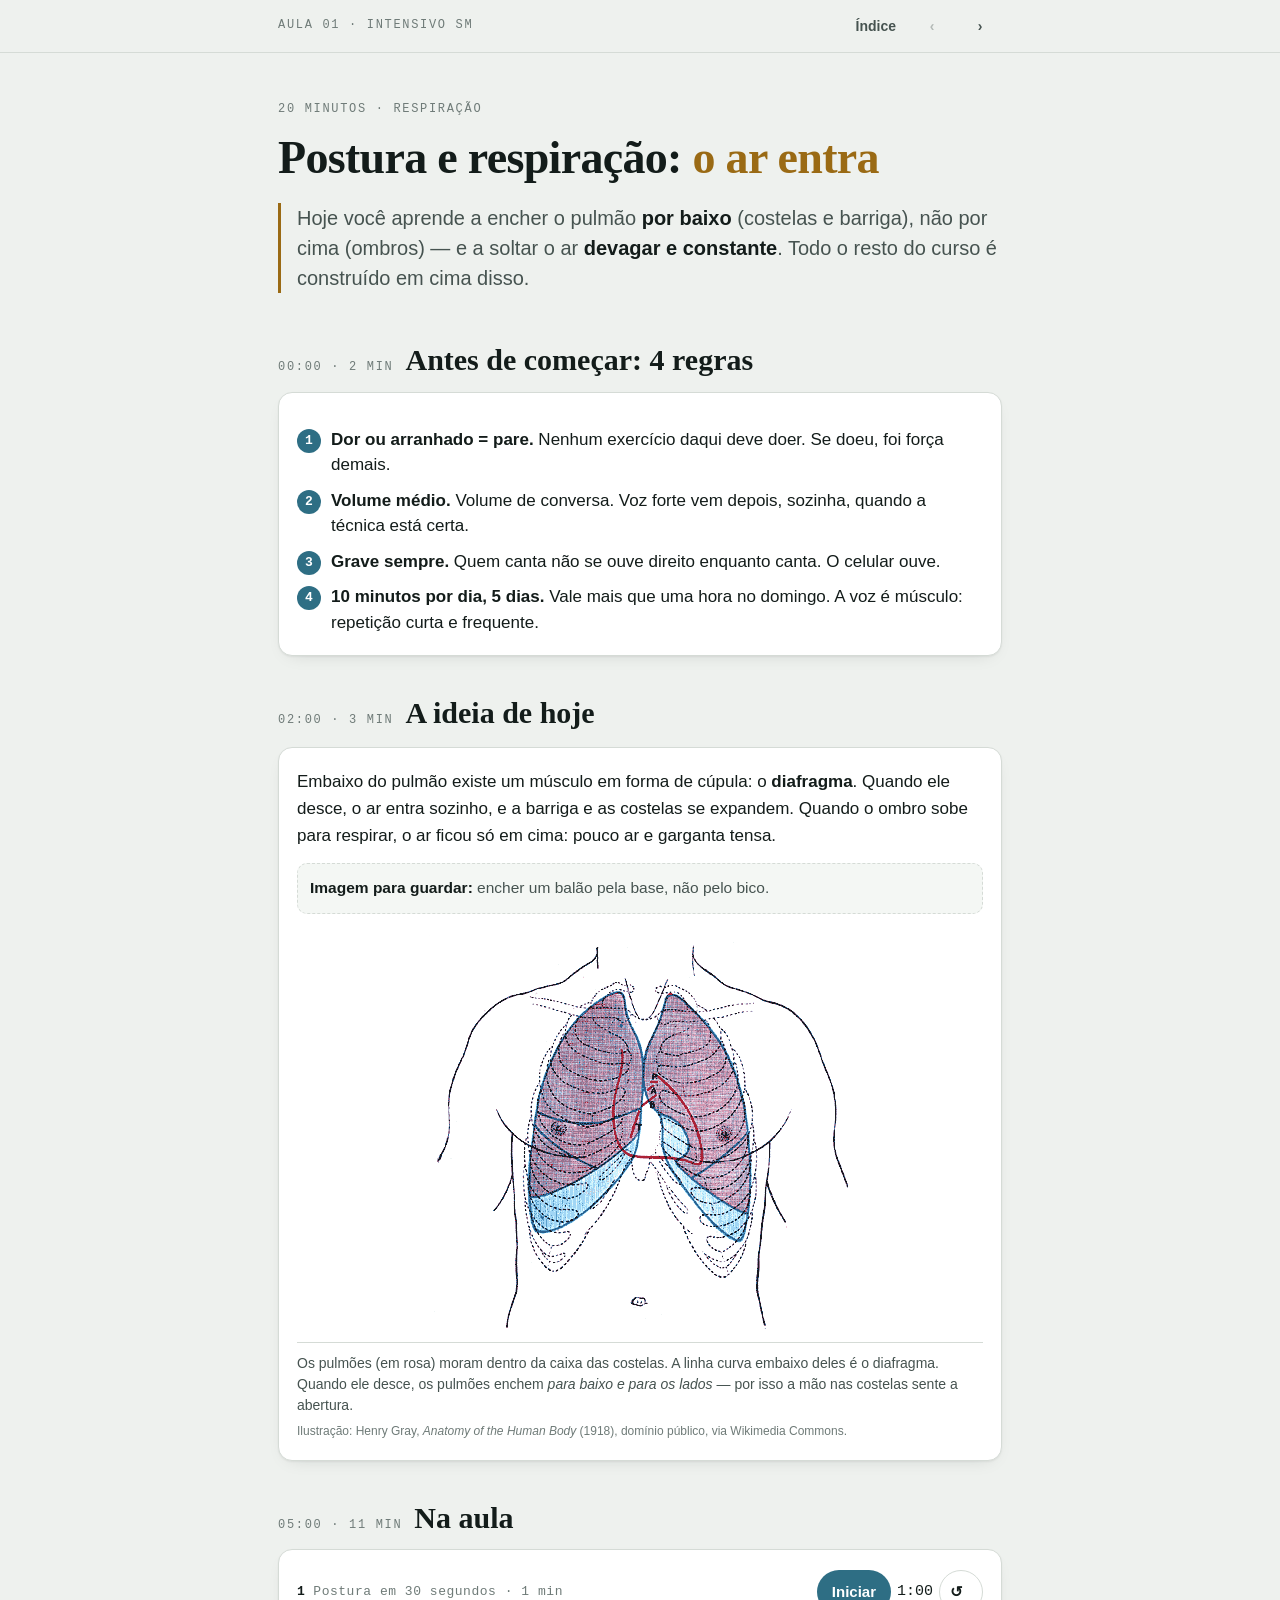
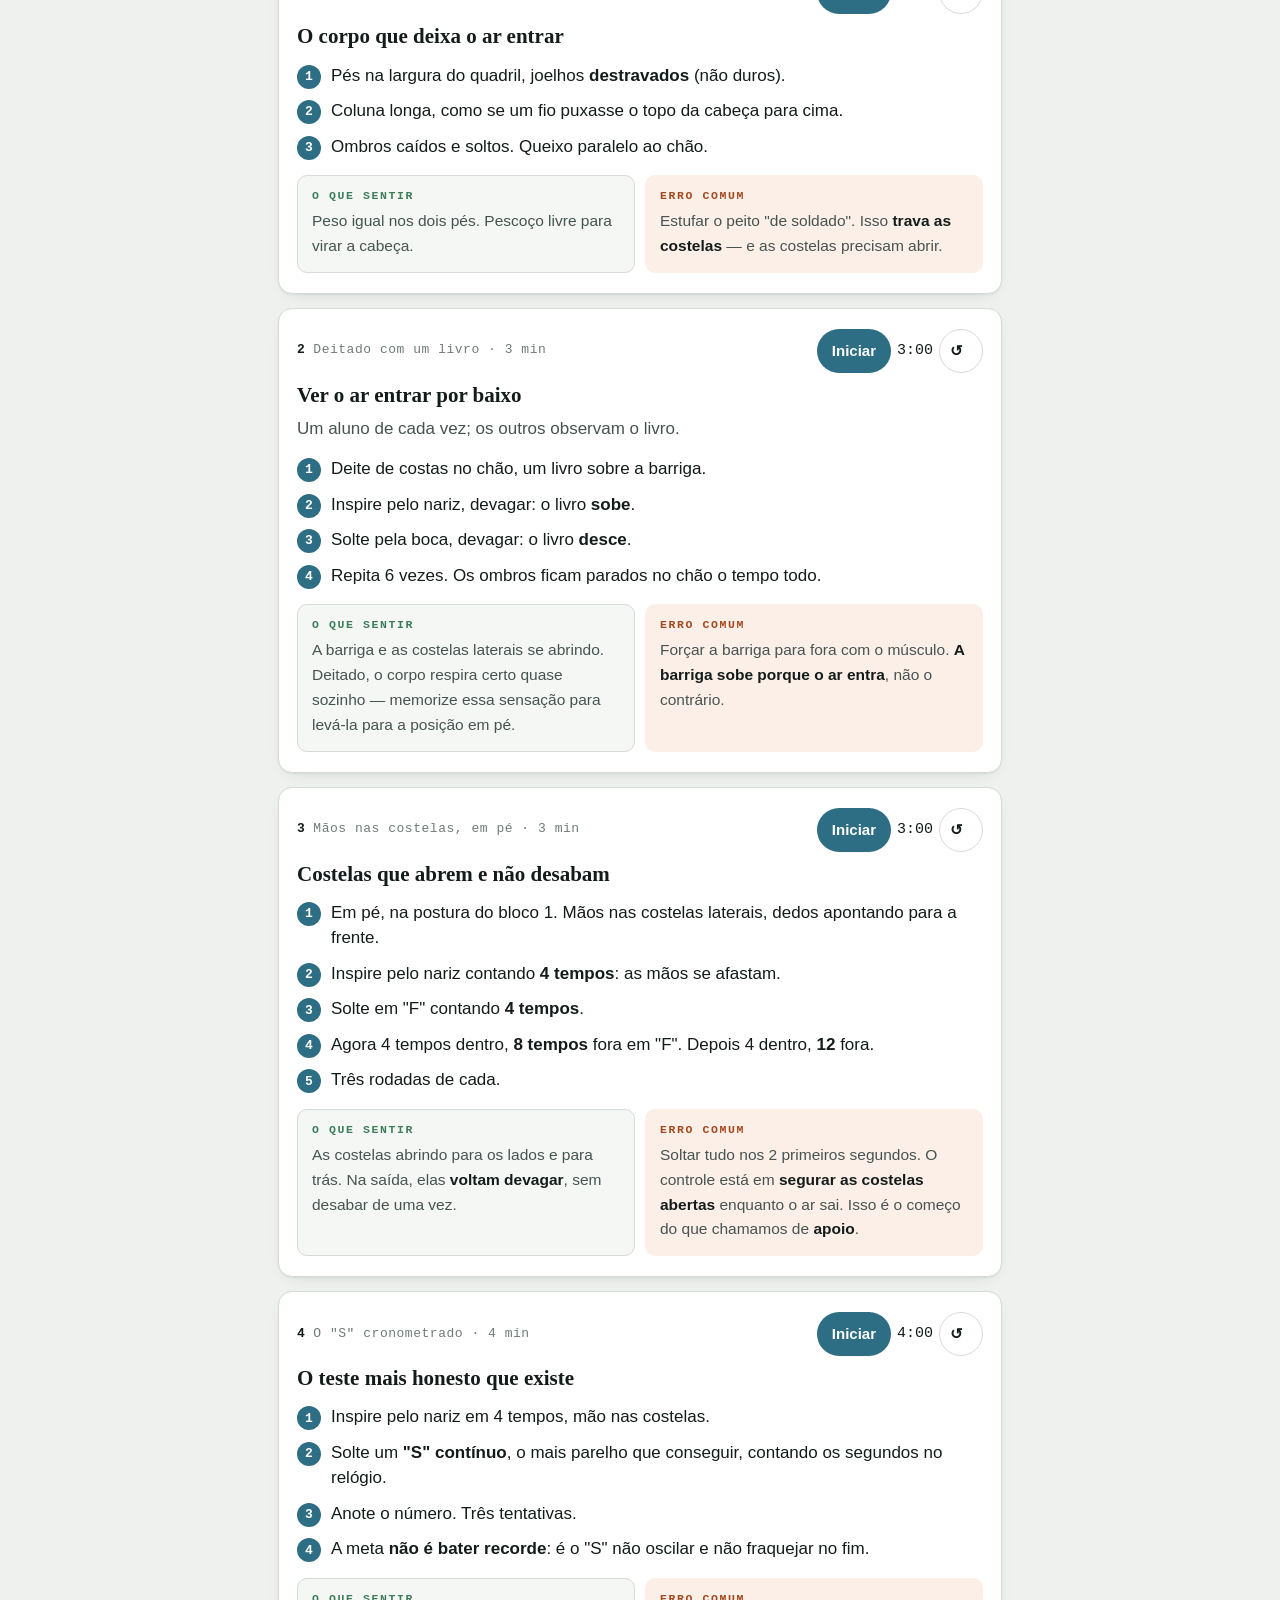
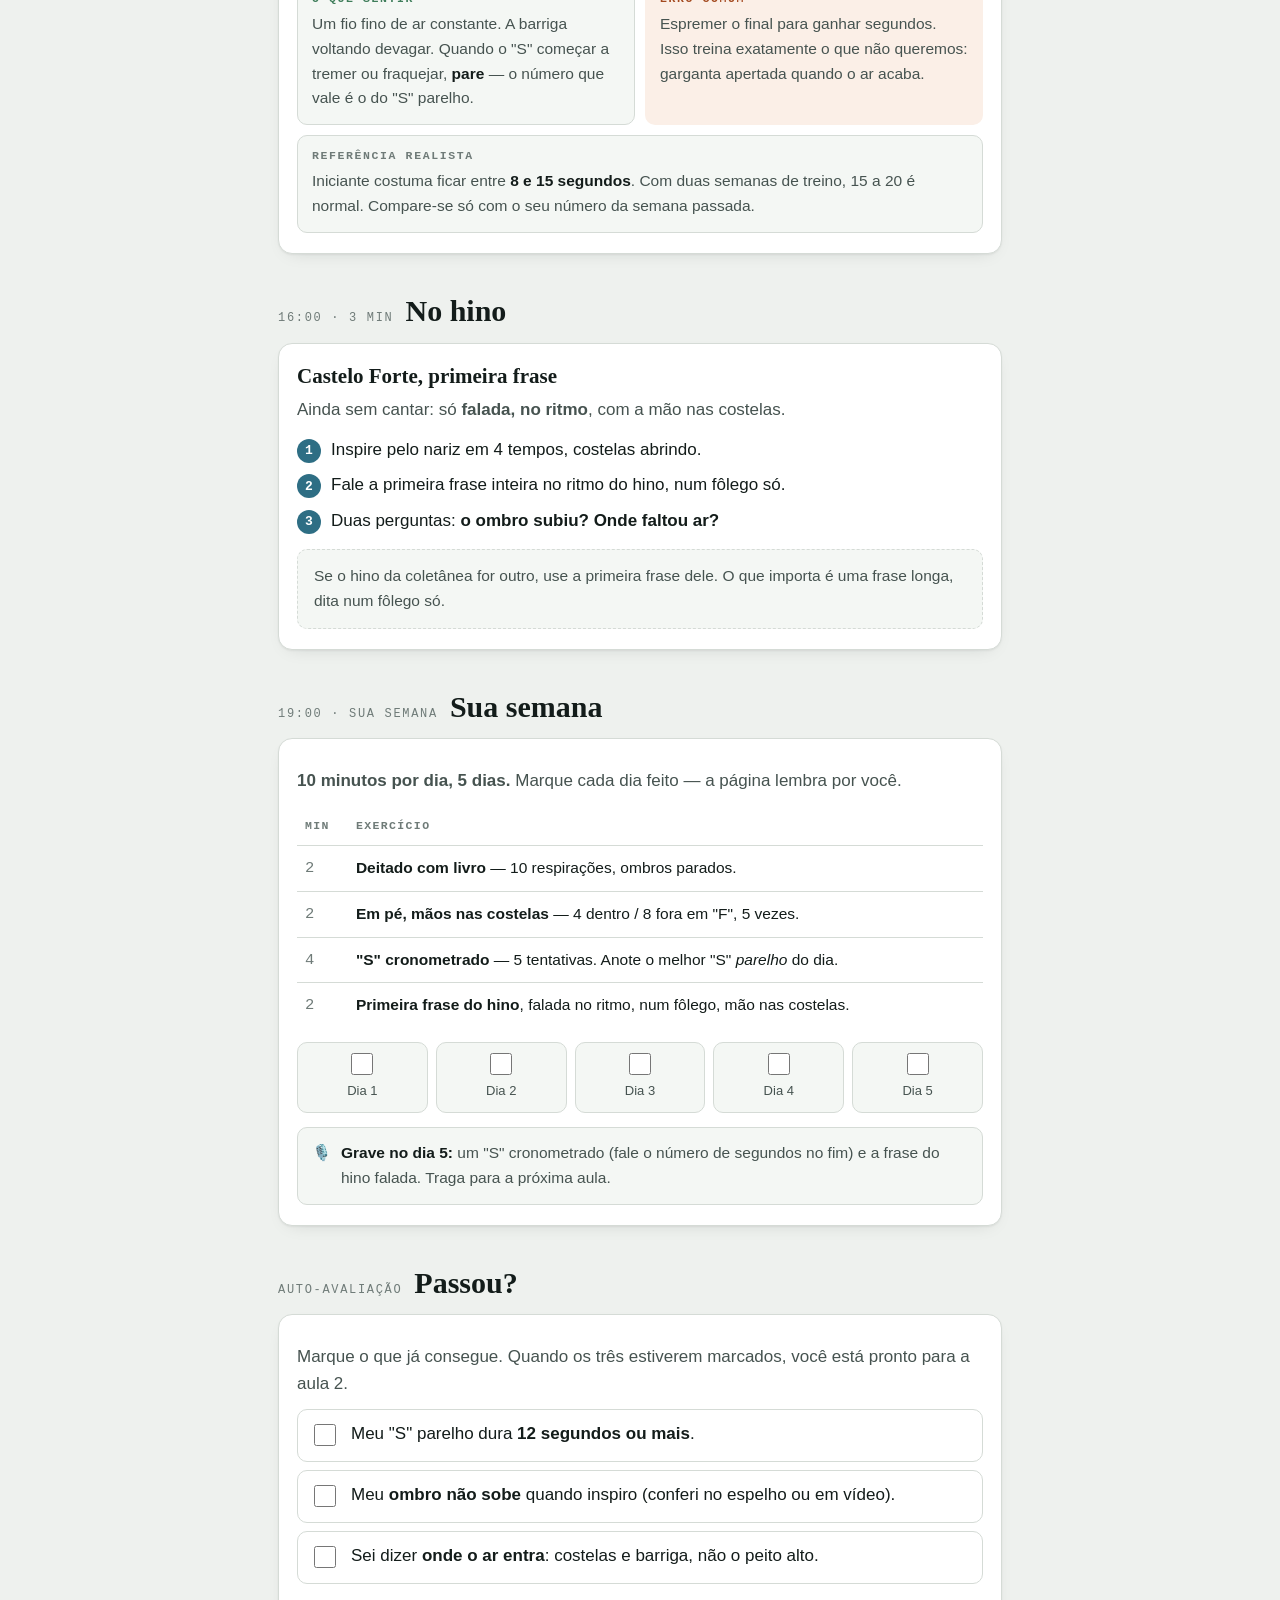
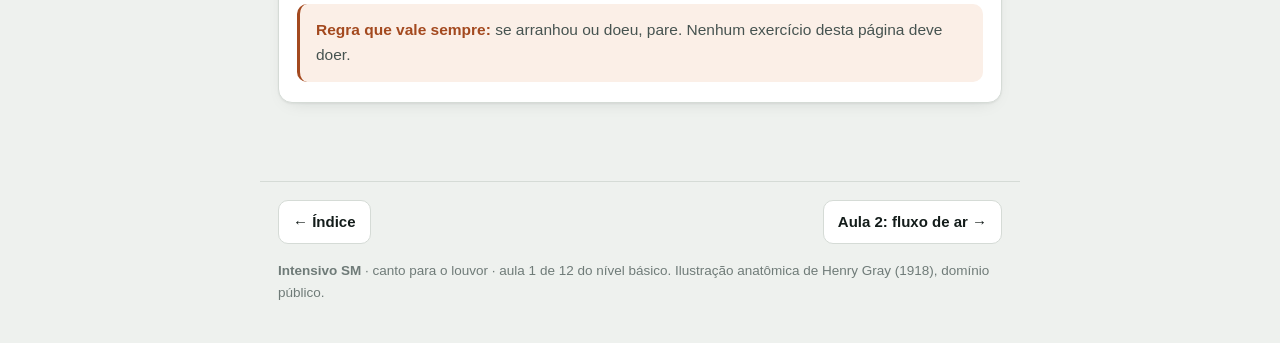
==== aula-01-respiracao.html @ 4de639ff "Aulas 1, 2 (refeita) e 3 como páginas para os alunos; índice, estilo e JS compartilhados; diário de " ====
<!doctype html>
<html lang="pt-BR">
<head>
<meta charset="utf-8">
<meta name="viewport" content="width=device-width, initial-scale=1, viewport-fit=cover">
<meta name="theme-color" content="#EEF1EE" media="(prefers-color-scheme: light)">
<meta name="theme-color" content="#0F1513" media="(prefers-color-scheme: dark)">
<title>Aula 1 · Postura e respiração — Intensivo SM</title>
<meta name="description" content="Encher o pulmão por baixo, não por cima, e soltar o ar devagar e constante. Aula de 20 minutos com exercícios e rotina da semana.">
<link rel="stylesheet" href="assets/style.css">
</head>
<body data-lesson="aula-01">

<header class="topbar">
  <div class="wrap">
    <span class="eyebrow">Aula 01 · Intensivo SM</span>
    <nav aria-label="Navegação entre aulas">
      <a href="index.html">Índice</a>
      <a href="#" aria-disabled="true" aria-label="Aula anterior">‹</a>
      <a href="aula-02-fluxo-de-ar.html" aria-label="Próxima aula">›</a>
    </nav>
  </div>
</header>

<main class="wrap">

  <div class="hero">
    <span class="eyebrow">20 minutos · respiração</span>
    <h1>Postura e respiração: <em>o ar entra</em></h1>
    <p class="thesis">Hoje você aprende a encher o pulmão <strong>por baixo</strong> (costelas e barriga), não por cima (ombros) — e a soltar o ar <strong>devagar e constante</strong>. Todo o resto do curso é construído em cima disso.</p>
  </div>

  <section id="regras">
    <div class="sec-head"><span class="eyebrow">00:00 · 2 min</span><h2>Antes de começar: 4 regras</h2></div>
    <div class="card">
      <ol class="steps">
        <li><strong>Dor ou arranhado = pare.</strong> Nenhum exercício daqui deve doer. Se doeu, foi força demais.</li>
        <li><strong>Volume médio.</strong> Volume de conversa. Voz forte vem depois, sozinha, quando a técnica está certa.</li>
        <li><strong>Grave sempre.</strong> Quem canta não se ouve direito enquanto canta. O celular ouve.</li>
        <li><strong>10 minutos por dia, 5 dias.</strong> Vale mais que uma hora no domingo. A voz é músculo: repetição curta e frequente.</li>
      </ol>
    </div>
  </section>

  <section id="ideia">
    <div class="sec-head"><span class="eyebrow">02:00 · 3 min</span><h2>A ideia de hoje</h2></div>
    <div class="card idea">
      <p>Embaixo do pulmão existe um músculo em forma de cúpula: o <strong>diafragma</strong>. Quando ele desce, o ar entra sozinho, e a barriga e as costelas se expandem. Quando o ombro sobe para respirar, o ar ficou só em cima: pouco ar e garganta tensa.</p>
      <p class="image"><b>Imagem para guardar:</b> encher um balão pela base, não pelo bico.</p>
      <figure class="fig" style="margin-top:16px">
        <img src="assets/img/gray1216.png" width="422" height="400" alt="Desenho anatômico do tórax visto de frente, mostrando os dois pulmões dentro da caixa das costelas e a linha do diafragma embaixo deles." loading="lazy">
        <figcaption>Os pulmões (em rosa) moram dentro da caixa das costelas. A linha curva embaixo deles é o diafragma. Quando ele desce, os pulmões enchem <em>para baixo e para os lados</em> — por isso a mão nas costelas sente a abertura.
          <span class="credit">Ilustração: Henry Gray, <em>Anatomy of the Human Body</em> (1918), domínio público, via Wikimedia Commons.</span></figcaption>
      </figure>
    </div>
  </section>

  <section id="aula">
    <div class="sec-head"><span class="eyebrow">05:00 · 11 min</span><h2>Na aula</h2></div>

    <article class="card block">
      <div class="block-top">
        <span class="chip"><b>1</b> Postura em 30 segundos · 1 min</span>
        <div class="timer" data-seconds="60"><button type="button" class="primary">Iniciar</button><output>1:00</output><button type="button" class="reset" aria-label="Zerar o tempo">↺</button></div>
      </div>
      <h3>O corpo que deixa o ar entrar</h3>
      <ol class="steps">
        <li>Pés na largura do quadril, joelhos <strong>destravados</strong> (não duros).</li>
        <li>Coluna longa, como se um fio puxasse o topo da cabeça para cima.</li>
        <li>Ombros caídos e soltos. Queixo paralelo ao chão.</li>
      </ol>
      <div class="fields">
        <div class="field feel"><h4>O que sentir</h4><p>Peso igual nos dois pés. Pescoço livre para virar a cabeça.</p></div>
        <div class="field warn"><h4>Erro comum</h4><p>Estufar o peito "de soldado". Isso <strong>trava as costelas</strong> — e as costelas precisam abrir.</p></div>
      </div>
    </article>

    <article class="card block">
      <div class="block-top">
        <span class="chip"><b>2</b> Deitado com um livro · 3 min</span>
        <div class="timer" data-seconds="180"><button type="button" class="primary">Iniciar</button><output>3:00</output><button type="button" class="reset" aria-label="Zerar o tempo">↺</button></div>
      </div>
      <h3>Ver o ar entrar por baixo</h3>
      <p class="lede">Um aluno de cada vez; os outros observam o livro.</p>
      <ol class="steps">
        <li>Deite de costas no chão, um livro sobre a barriga.</li>
        <li>Inspire pelo nariz, devagar: o livro <strong>sobe</strong>.</li>
        <li>Solte pela boca, devagar: o livro <strong>desce</strong>.</li>
        <li>Repita 6 vezes. Os ombros ficam parados no chão o tempo todo.</li>
      </ol>
      <div class="fields">
        <div class="field feel"><h4>O que sentir</h4><p>A barriga e as costelas laterais se abrindo. Deitado, o corpo respira certo quase sozinho — memorize essa sensação para levá-la para a posição em pé.</p></div>
        <div class="field warn"><h4>Erro comum</h4><p>Forçar a barriga para fora com o músculo. <strong>A barriga sobe porque o ar entra</strong>, não o contrário.</p></div>
      </div>
    </article>

    <article class="card block">
      <div class="block-top">
        <span class="chip"><b>3</b> Mãos nas costelas, em pé · 3 min</span>
        <div class="timer" data-seconds="180"><button type="button" class="primary">Iniciar</button><output>3:00</output><button type="button" class="reset" aria-label="Zerar o tempo">↺</button></div>
      </div>
      <h3>Costelas que abrem e não desabam</h3>
      <ol class="steps">
        <li>Em pé, na postura do bloco 1. Mãos nas costelas laterais, dedos apontando para a frente.</li>
        <li>Inspire pelo nariz contando <strong>4 tempos</strong>: as mãos se afastam.</li>
        <li>Solte em "F" contando <strong>4 tempos</strong>.</li>
        <li>Agora 4 tempos dentro, <strong>8 tempos</strong> fora em "F". Depois 4 dentro, <strong>12</strong> fora.</li>
        <li>Três rodadas de cada.</li>
      </ol>
      <div class="fields">
        <div class="field feel"><h4>O que sentir</h4><p>As costelas abrindo para os lados e para trás. Na saída, elas <strong>voltam devagar</strong>, sem desabar de uma vez.</p></div>
        <div class="field warn"><h4>Erro comum</h4><p>Soltar tudo nos 2 primeiros segundos. O controle está em <strong>segurar as costelas abertas</strong> enquanto o ar sai. Isso é o começo do que chamamos de <strong>apoio</strong>.</p></div>
      </div>
    </article>

    <article class="card block">
      <div class="block-top">
        <span class="chip"><b>4</b> O "S" cronometrado · 4 min</span>
        <div class="timer" data-seconds="240"><button type="button" class="primary">Iniciar</button><output>4:00</output><button type="button" class="reset" aria-label="Zerar o tempo">↺</button></div>
      </div>
      <h3>O teste mais honesto que existe</h3>
      <ol class="steps">
        <li>Inspire pelo nariz em 4 tempos, mão nas costelas.</li>
        <li>Solte um <strong>"S" contínuo</strong>, o mais parelho que conseguir, contando os segundos no relógio.</li>
        <li>Anote o número. Três tentativas.</li>
        <li>A meta <strong>não é bater recorde</strong>: é o "S" não oscilar e não fraquejar no fim.</li>
      </ol>
      <div class="fields">
        <div class="field feel"><h4>O que sentir</h4><p>Um fio fino de ar constante. A barriga voltando devagar. Quando o "S" começar a tremer ou fraquejar, <strong>pare</strong> — o número que vale é o do "S" parelho.</p></div>
        <div class="field warn"><h4>Erro comum</h4><p>Espremer o final para ganhar segundos. Isso treina exatamente o que não queremos: garganta apertada quando o ar acaba.</p></div>
        <div class="field span"><h4>Referência realista</h4><p>Iniciante costuma ficar entre <strong>8 e 15 segundos</strong>. Com duas semanas de treino, 15 a 20 é normal. Compare-se só com o seu número da semana passada.</p></div>
      </div>
    </article>
  </section>

  <section id="hino">
    <div class="sec-head"><span class="eyebrow">16:00 · 3 min</span><h2>No hino</h2></div>
    <div class="card">
      <h3>Castelo Forte, primeira frase</h3>
      <p class="lede">Ainda sem cantar: só <strong>falada, no ritmo</strong>, com a mão nas costelas.</p>
      <ol class="steps">
        <li>Inspire pelo nariz em 4 tempos, costelas abrindo.</li>
        <li>Fale a primeira frase inteira no ritmo do hino, num fôlego só.</li>
        <li>Duas perguntas: <strong>o ombro subiu?</strong> <strong>Onde faltou ar?</strong></li>
      </ol>
      <p class="next">Se o hino da coletânea for outro, use a primeira frase dele. O que importa é uma frase longa, dita num fôlego só.</p>
    </div>
  </section>

  <section id="semana">
    <div class="sec-head"><span class="eyebrow">19:00 · sua semana</span><h2>Sua semana</h2></div>
    <div class="card">
      <p class="lede"><strong>10 minutos por dia, 5 dias.</strong> Marque cada dia feito — a página lembra por você.</p>
      <table class="routine">
        <thead><tr><th>min</th><th>Exercício</th></tr></thead>
        <tbody>
          <tr><td class="min">2</td><td><strong>Deitado com livro</strong> — 10 respirações, ombros parados.</td></tr>
          <tr><td class="min">2</td><td><strong>Em pé, mãos nas costelas</strong> — 4 dentro / 8 fora em "F", 5 vezes.</td></tr>
          <tr><td class="min">4</td><td><strong>"S" cronometrado</strong> — 5 tentativas. Anote o melhor "S" <em>parelho</em> do dia.</td></tr>
          <tr><td class="min">2</td><td><strong>Primeira frase do hino</strong>, falada no ritmo, num fôlego, mão nas costelas.</td></tr>
        </tbody>
      </table>
      <div class="days" role="group" aria-label="Dias de treino feitos">
        <label><input type="checkbox" data-key="d1"><span>Dia 1</span></label>
        <label><input type="checkbox" data-key="d2"><span>Dia 2</span></label>
        <label><input type="checkbox" data-key="d3"><span>Dia 3</span></label>
        <label><input type="checkbox" data-key="d4"><span>Dia 4</span></label>
        <label><input type="checkbox" data-key="d5"><span>Dia 5</span></label>
      </div>
      <p class="record">🎙️ <span><strong>Grave no dia 5:</strong> um "S" cronometrado (fale o número de segundos no fim) e a frase do hino falada. Traga para a próxima aula.</span></p>
    </div>
  </section>

  <section id="passou">
    <div class="sec-head"><span class="eyebrow">auto-avaliação</span><h2>Passou?</h2></div>
    <div class="card">
      <p class="lede">Marque o que já consegue. Quando os três estiverem marcados, você está pronto para a aula 2.</p>
      <ul class="checks">
        <li><label><input type="checkbox" data-key="p1"><span>Meu "S" parelho dura <strong>12 segundos ou mais</strong>.</span></label></li>
        <li><label><input type="checkbox" data-key="p2"><span>Meu <strong>ombro não sobe</strong> quando inspiro (conferi no espelho ou em vídeo).</span></label></li>
        <li><label><input type="checkbox" data-key="p3"><span>Sei dizer <strong>onde o ar entra</strong>: costelas e barriga, não o peito alto.</span></label></li>
      </ul>
      <p class="rule"><strong>Regra que vale sempre:</strong> se arranhou ou doeu, pare. Nenhum exercício desta página deve doer.</p>
    </div>
  </section>

</main>

<footer>
  <div class="wrap">
    <nav class="footnav" aria-label="Navegação entre aulas">
      <a href="index.html">← Índice</a>
      <a href="aula-02-fluxo-de-ar.html">Aula 2: fluxo de ar →</a>
    </nav>
    <p><b>Intensivo SM</b> · canto para o louvor · aula 1 de 12 do nível básico. Ilustração anatômica de Henry Gray (1918), domínio público.</p>
  </div>
</footer>

<script src="assets/app.js"></script>
</body>
</html>
---- assets/style.css ----
/* Intensivo SM — estilo compartilhado das aulas
   Mobile-first. Funciona sem JS; o JS só adiciona timer e checklists. */

:root{
  --paper:#EEF1EE; --surface:#FFFFFF; --surface-2:#F4F7F4;
  --ink:#131C1A; --ink-2:#465350; --ink-3:#6F7B78;
  --rule:#D5DBD6; --accent:#2E6E84; --accent-ink:#FFFFFF;
  --good:#3E7D5A; --warn:#A3491F; --warn-bg:#FBEFE7; --gold:#9A6A14;
  --shadow:0 1px 2px rgba(19,28,26,.05), 0 6px 20px -12px rgba(19,28,26,.22);
  --maxw:760px; --radius:14px;
  color-scheme:light;
}
@media (prefers-color-scheme:dark){
  :root:not([data-theme="light"]){
    --paper:#0F1513; --surface:#161D1B; --surface-2:#1C2523;
    --ink:#E7ECE8; --ink-2:#A9B4B0; --ink-3:#7E8986;
    --rule:#2A3431; --accent:#7CC0D6; --accent-ink:#0F1513;
    --good:#8DC9A6; --warn:#E8956B; --warn-bg:#2A1E17; --gold:#E0B25C;
    --shadow:0 1px 2px rgba(0,0,0,.4), 0 8px 24px -14px rgba(0,0,0,.7);
    color-scheme:dark;
  }
}
:root[data-theme="dark"]{
  --paper:#0F1513; --surface:#161D1B; --surface-2:#1C2523;
  --ink:#E7ECE8; --ink-2:#A9B4B0; --ink-3:#7E8986;
  --rule:#2A3431; --accent:#7CC0D6; --accent-ink:#0F1513;
  --good:#8DC9A6; --warn:#E8956B; --warn-bg:#2A1E17; --gold:#E0B25C;
  --shadow:0 1px 2px rgba(0,0,0,.4), 0 8px 24px -14px rgba(0,0,0,.7);
  color-scheme:dark;
}

*{box-sizing:border-box}
html{-webkit-text-size-adjust:100%; text-size-adjust:100%}
body{
  margin:0; background:var(--paper); color:var(--ink);
  font-family:-apple-system,BlinkMacSystemFont,"Segoe UI",Roboto,"Helvetica Neue",Arial,sans-serif;
  font-size:17px; line-height:1.6; -webkit-font-smoothing:antialiased;
  padding-left:env(safe-area-inset-left); padding-right:env(safe-area-inset-right);
  -webkit-tap-highlight-color:transparent;
}
h1,h2,h3,h4{font-family:"Iowan Old Style","Palatino Linotype",Palatino,Georgia,"Times New Roman",serif;font-weight:700;margin:0;line-height:1.15;text-wrap:balance}
p{margin:0}
p+p{margin-top:.7em}
a{color:var(--accent)}
img{max-width:100%;height:auto;display:block}
button{font:inherit;color:inherit}
:focus-visible{outline:3px solid var(--accent);outline-offset:3px;border-radius:4px}
.wrap{max-width:var(--maxw);margin:0 auto;padding:0 18px}
.mono{font-family:ui-monospace,"SF Mono",Menlo,Consolas,monospace;font-variant-numeric:tabular-nums}
.eyebrow{font-family:ui-monospace,"SF Mono",Menlo,Consolas,monospace;font-size:12px;letter-spacing:.14em;text-transform:uppercase;color:var(--ink-3)}
.sr-only{position:absolute;width:1px;height:1px;overflow:hidden;clip:rect(0 0 0 0);white-space:nowrap}

/* barra fixa */
.topbar{position:sticky;top:0;z-index:20;background:color-mix(in srgb,var(--paper) 90%,transparent);backdrop-filter:blur(10px);-webkit-backdrop-filter:blur(10px);border-bottom:1px solid var(--rule);padding-top:env(safe-area-inset-top)}
.topbar .wrap{display:flex;align-items:center;justify-content:space-between;gap:10px;min-height:52px}
.topbar .eyebrow{white-space:nowrap;overflow:hidden;text-overflow:ellipsis;min-width:0}
.topbar nav{display:flex;gap:4px}
.topbar a{display:inline-flex;align-items:center;justify-content:center;min-width:44px;min-height:44px;padding:0 10px;border-radius:10px;text-decoration:none;color:var(--ink-2);font-size:14px;font-weight:600}
.topbar a:hover{background:var(--surface-2)}
.topbar a[aria-disabled="true"]{opacity:.35;pointer-events:none}

/* abertura */
.hero{padding:40px 0 10px}
.hero h1{font-size:clamp(30px,7vw,46px);letter-spacing:-.015em;margin-top:12px}
.hero h1 em{font-style:normal;color:var(--gold)}
.thesis{margin-top:18px;font-size:clamp(17px,2.4vw,20px);line-height:1.5;color:var(--ink-2);border-left:3px solid var(--gold);padding-left:16px}
.thesis strong{color:var(--ink)}

/* seções */
section{margin-top:40px}
.sec-head{display:flex;align-items:baseline;gap:12px;margin-bottom:14px}
.sec-head h2{font-size:clamp(23px,5vw,30px)}
.sec-head .eyebrow{white-space:nowrap}

/* cartões */
.card{background:var(--surface);border:1px solid var(--rule);border-radius:var(--radius);box-shadow:var(--shadow);padding:20px 18px}
.card+.card{margin-top:14px}
.card h3{font-size:21px}
.card .lede{margin-top:8px;color:var(--ink-2)}
figure{margin:0}
.fig img{border-radius:10px;background:#fff;margin:0 auto}
.fig figcaption{margin-top:12px;padding-top:10px;border-top:1px solid var(--rule);font-size:14px;line-height:1.5;color:var(--ink-2)}
.fig .credit{display:block;margin-top:6px;font-size:12px;color:var(--ink-3)}
.idea{margin-top:16px}
.idea .image{margin-top:14px;padding:12px;border-radius:10px;background:var(--surface-2);border:1px dashed var(--rule);font-size:15.5px;color:var(--ink-2)}
.idea .image b{color:var(--ink)}

/* bloco de exercício */
.block{position:relative}
.block-top{display:flex;align-items:center;justify-content:space-between;gap:10px;flex-wrap:wrap;margin-bottom:10px}
.chip{display:inline-flex;align-items:center;gap:8px;font-family:ui-monospace,"SF Mono",Menlo,Consolas,monospace;font-size:13px;color:var(--ink-3);letter-spacing:.04em}
.chip b{color:var(--ink);font-weight:600}
.steps{margin:14px 0 0;padding:0;list-style:none;counter-reset:s;display:grid;gap:10px}
.steps li{counter-increment:s;position:relative;padding-left:34px;line-height:1.5}
.steps li::before{content:counter(s);position:absolute;left:0;top:2px;width:24px;height:24px;border-radius:50%;background:var(--accent);color:var(--accent-ink);font-family:ui-monospace,Menlo,monospace;font-size:13px;font-weight:600;display:grid;place-items:center}
.fields{display:grid;gap:10px;margin-top:16px}
@media (min-width:640px){.fields{grid-template-columns:1fr 1fr}.fields .span{grid-column:1/-1}}
.field{background:var(--surface-2);border:1px solid var(--rule);border-radius:10px;padding:13px 14px;font-size:15.5px;color:var(--ink-2)}
.field h4{font-family:ui-monospace,"SF Mono",Menlo,Consolas,monospace;font-weight:600;font-size:11.5px;letter-spacing:.14em;text-transform:uppercase;color:var(--ink-3);margin-bottom:7px}
.field.feel h4{color:var(--good)}
.field.warn{background:var(--warn-bg);border-color:transparent}
.field.warn h4{color:var(--warn)}
.field strong{color:var(--ink)}

/* timer */
.timer{display:inline-flex;align-items:center;gap:6px}
.timer button{min-height:44px;min-width:44px;padding:0 14px;border-radius:999px;border:1px solid var(--rule);background:var(--surface);cursor:pointer;font-weight:600;font-size:15px;display:inline-flex;align-items:center;gap:8px;touch-action:manipulation}
.timer button.primary{background:var(--accent);color:var(--accent-ink);border-color:transparent}
.timer output{font-family:ui-monospace,"SF Mono",Menlo,Consolas,monospace;font-variant-numeric:tabular-nums;font-size:15px;min-width:4ch;text-align:center}
.timer.running button.primary{background:var(--warn)}
.timer.done output{color:var(--good);font-weight:700}
.timer .reset{padding:0 10px}

/* tabela de rotina */
.routine{width:100%;border-collapse:collapse;margin-top:12px;font-size:15.5px}
.routine th,.routine td{text-align:left;padding:10px 8px;border-top:1px solid var(--rule);vertical-align:top}
.routine th{font-family:ui-monospace,Menlo,monospace;font-size:11.5px;letter-spacing:.12em;text-transform:uppercase;color:var(--ink-3);font-weight:600;border-top:none}
.routine td.min{font-family:ui-monospace,Menlo,monospace;white-space:nowrap;color:var(--ink-3)}
.routine td strong{color:var(--ink)}

/* checklist de dias */
.days{display:grid;grid-template-columns:repeat(5,1fr);gap:8px;margin-top:14px}
.days label{display:flex;flex-direction:column;align-items:center;gap:6px;padding:10px 4px;border:1px solid var(--rule);border-radius:10px;background:var(--surface-2);cursor:pointer;font-size:13px;color:var(--ink-2);min-height:64px;justify-content:center;user-select:none}
.days input{width:22px;height:22px;margin:0;accent-color:var(--accent)}
.days label:has(input:checked){background:var(--surface);border-color:var(--good);color:var(--ink)}
.days label:has(input:checked) span{font-weight:700}
.record{margin-top:14px;padding:13px 14px;border-radius:10px;background:var(--surface-2);border:1px solid var(--rule);font-size:15.5px;color:var(--ink-2);display:flex;gap:10px;align-items:flex-start}
.record strong{color:var(--ink)}

/* passou? */
.checks{margin:12px 0 0;padding:0;list-style:none;display:grid;gap:8px}
.checks label{display:flex;gap:12px;align-items:flex-start;padding:12px 12px;border:1px solid var(--rule);border-radius:10px;background:var(--surface);cursor:pointer;line-height:1.45}
.checks input{width:22px;height:22px;flex:none;margin-top:2px;accent-color:var(--good)}
.checks label:has(input:checked){border-color:var(--good)}

/* avisos */
.rule{margin-top:20px;padding:14px 16px;border-radius:10px;background:var(--warn-bg);color:var(--ink-2);font-size:15.5px;border-left:3px solid var(--warn)}
.rule strong{color:var(--warn)}
.next{margin-top:16px;padding:14px 16px;border-radius:10px;background:var(--surface-2);border:1px dashed var(--rule);font-size:15.5px;color:var(--ink-2)}

/* rodapé */
footer{margin-top:56px;padding:22px 0 calc(40px + env(safe-area-inset-bottom));color:var(--ink-3);font-size:13.5px;line-height:1.6}
footer .wrap{border-top:1px solid var(--rule);padding-top:18px}
.footnav{display:flex;justify-content:space-between;gap:10px;margin-bottom:16px}
.footnav a{display:inline-flex;align-items:center;min-height:44px;padding:0 14px;border-radius:10px;border:1px solid var(--rule);background:var(--surface);text-decoration:none;color:var(--ink);font-weight:600;font-size:15px}
.footnav a[aria-disabled="true"]{opacity:.35;pointer-events:none}

/* índice */
.lessons{margin:20px 0 0;padding:0;list-style:none;display:grid;gap:10px}
.lessons a{display:grid;grid-template-columns:auto 1fr auto;align-items:center;gap:12px;padding:14px 14px;border:1px solid var(--rule);border-radius:12px;background:var(--surface);text-decoration:none;color:var(--ink);box-shadow:var(--shadow)}
.lessons .num{font-family:ui-monospace,Menlo,monospace;font-size:12px;color:var(--ink-3);letter-spacing:.08em;white-space:nowrap}
.lessons .t{font-weight:700;font-size:17px}
.lessons .s{display:block;font-weight:400;font-size:14px;color:var(--ink-2);margin-top:2px}
.lessons .soon{opacity:.55;pointer-events:none}
.lessons .tag{font-size:12px;color:var(--ink-3);white-space:nowrap}

@media (prefers-reduced-motion:reduce){*{animation:none!important;transition:none!important;scroll-behavior:auto!important}}
@media print{.topbar,.timer,.footnav{display:none}.card{box-shadow:none;break-inside:avoid}}
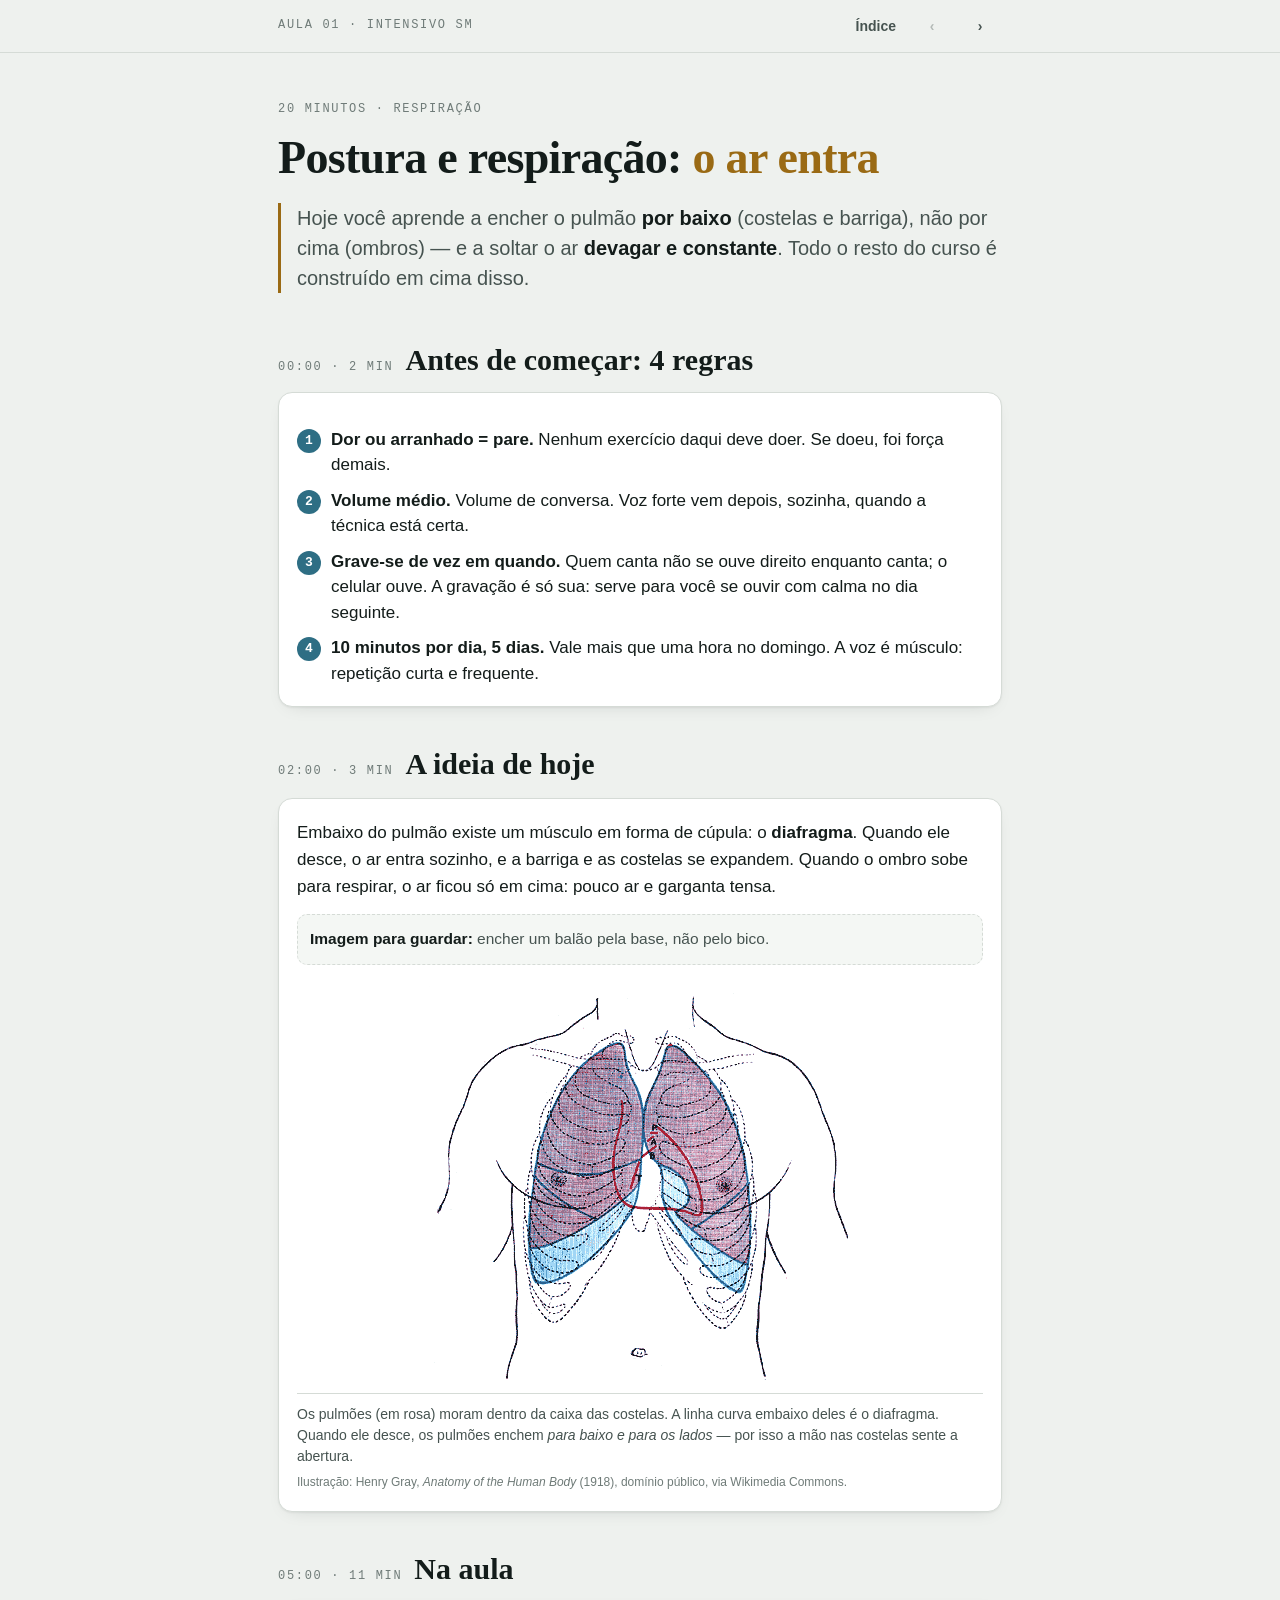
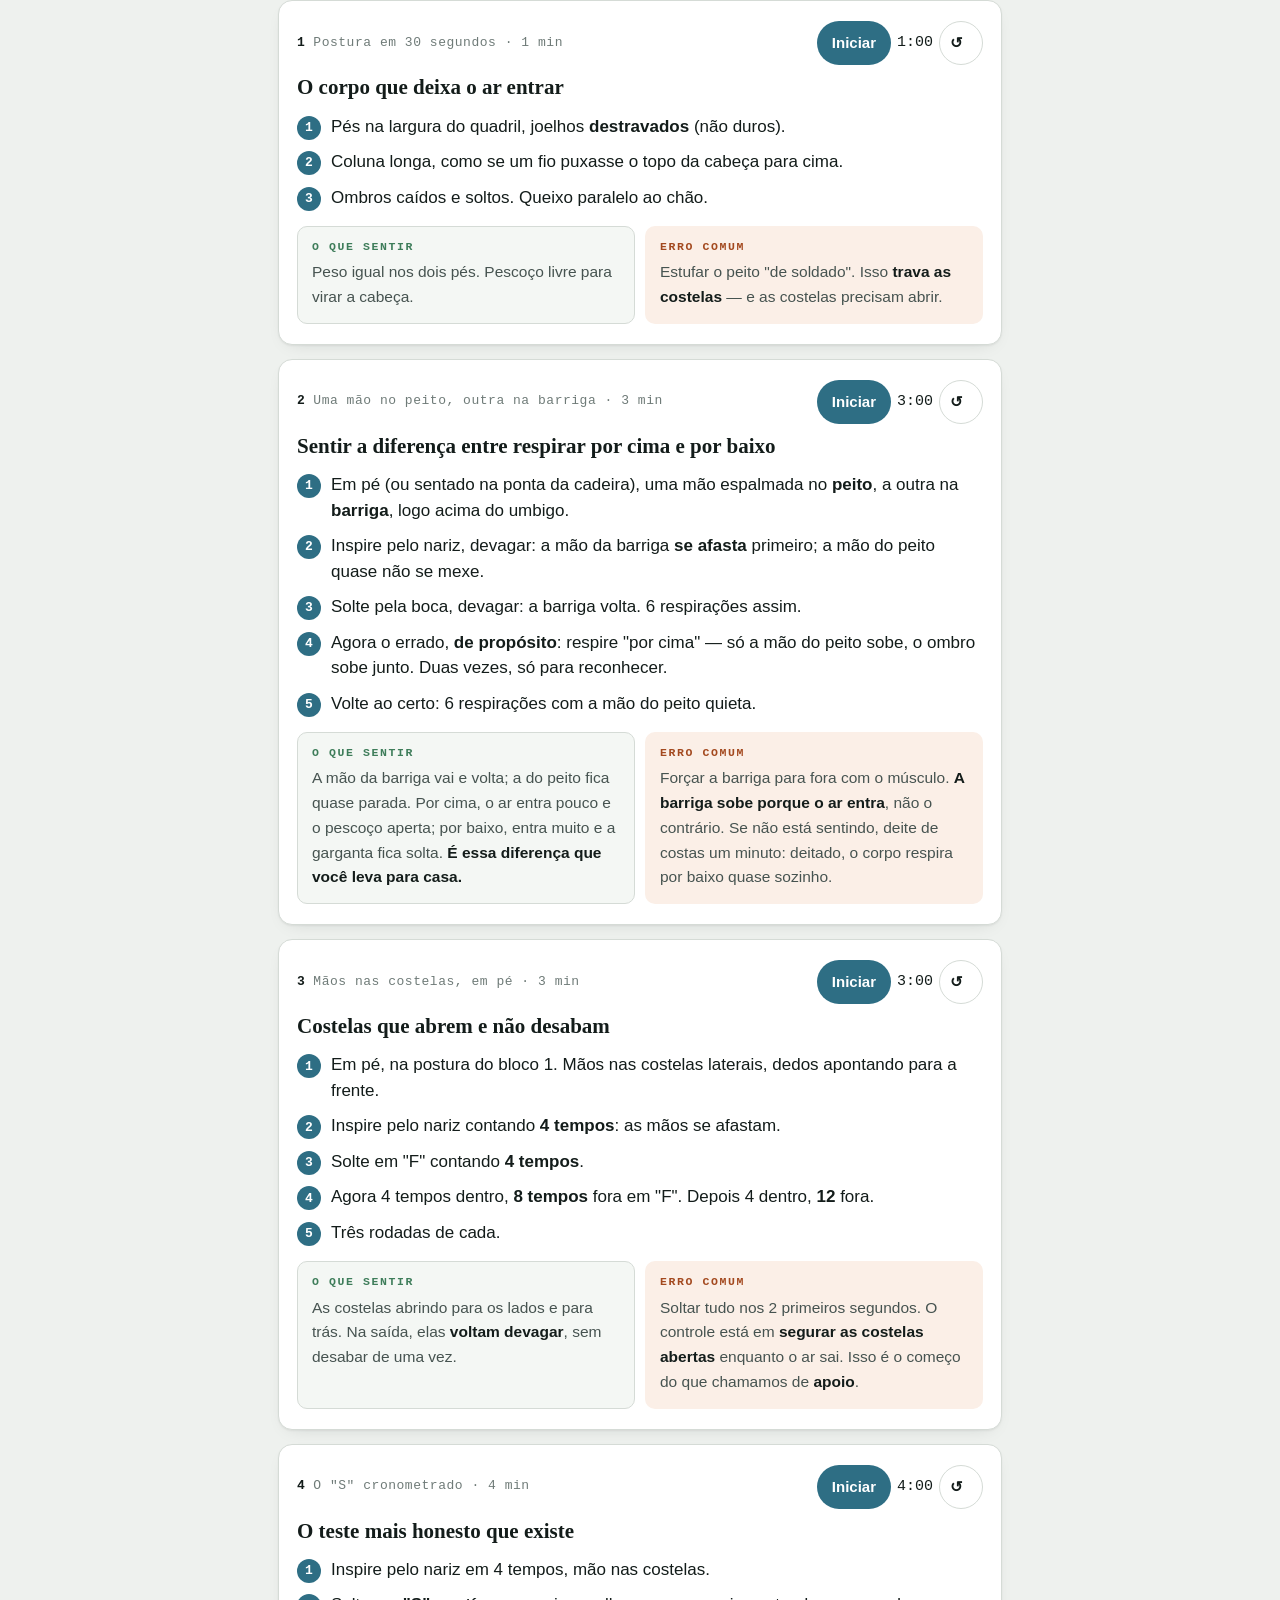
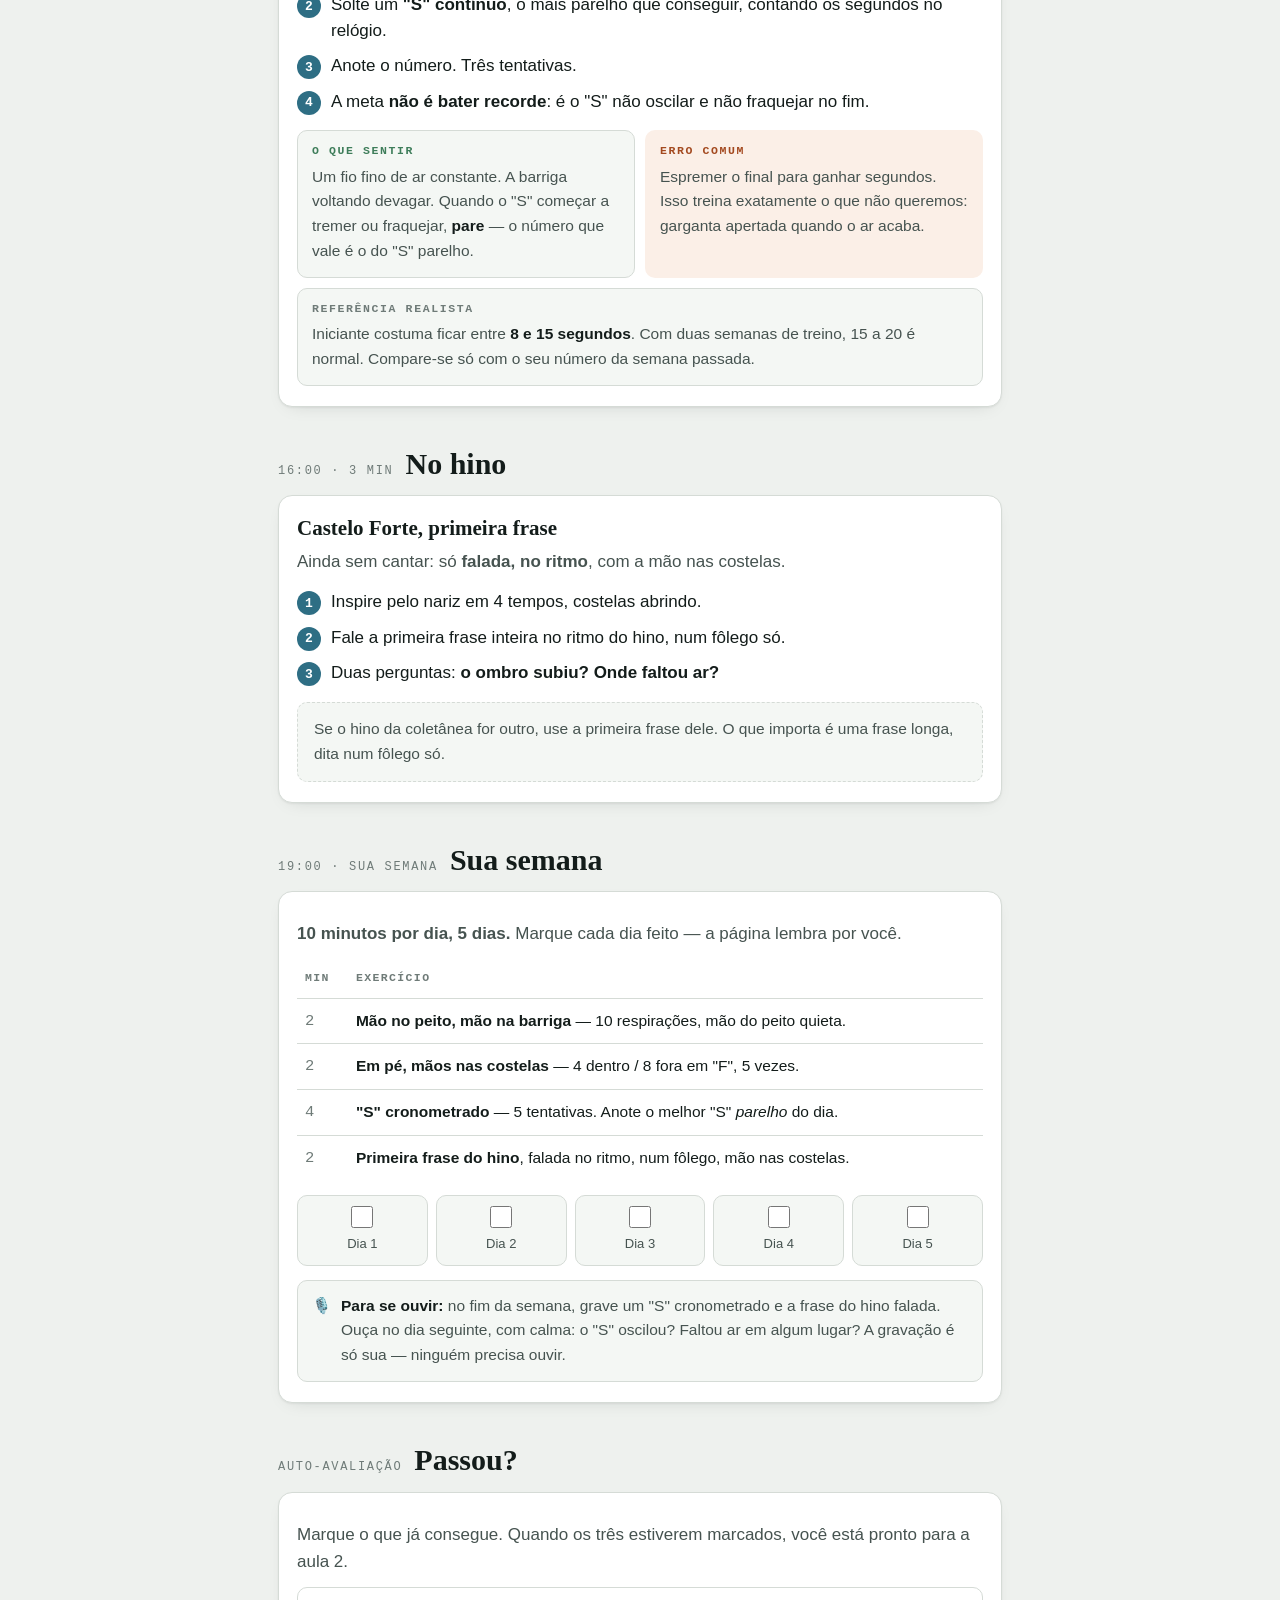
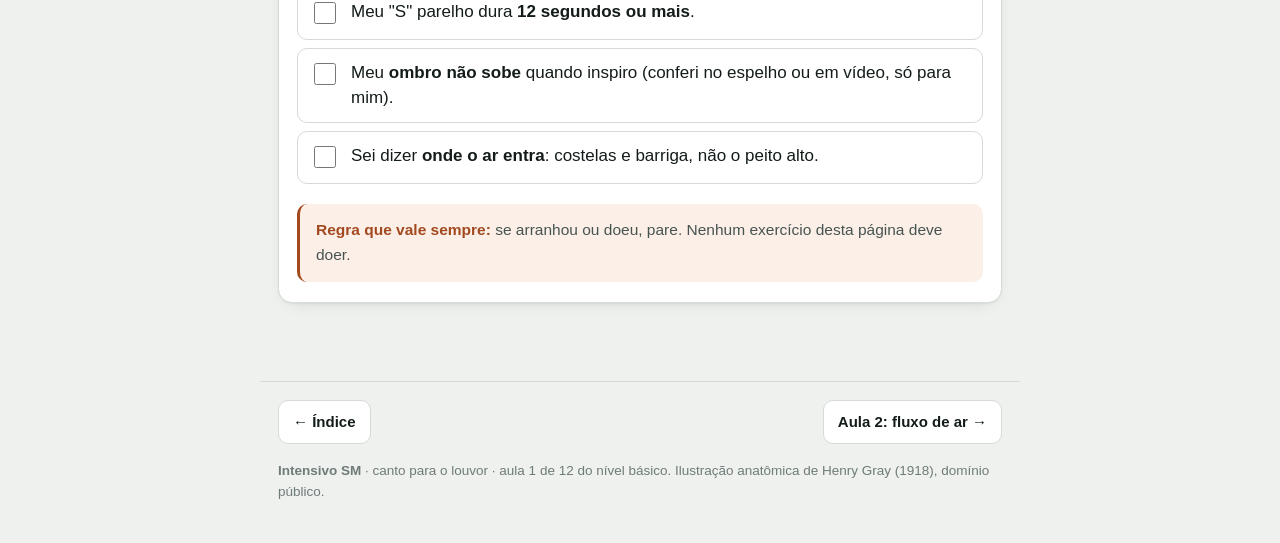
==== commit c98d837c: "Revisão do professor: gravação como auto-análise; aula 1 com mão no peito/barriga; aula 2 com "hhhaa" ====
--- a/aula-01-respiracao.html
+++ b/aula-01-respiracao.html
@@ -36,7 +36,7 @@
       <ol class="steps">
         <li><strong>Dor ou arranhado = pare.</strong> Nenhum exercício daqui deve doer. Se doeu, foi força demais.</li>
         <li><strong>Volume médio.</strong> Volume de conversa. Voz forte vem depois, sozinha, quando a técnica está certa.</li>
-        <li><strong>Grave sempre.</strong> Quem canta não se ouve direito enquanto canta. O celular ouve.</li>
+        <li><strong>Grave-se de vez em quando.</strong> Quem canta não se ouve direito enquanto canta; o celular ouve. A gravação é só sua: serve para você se ouvir com calma no dia seguinte.</li>
         <li><strong>10 minutos por dia, 5 dias.</strong> Vale mais que uma hora no domingo. A voz é músculo: repetição curta e frequente.</li>
       </ol>
     </div>
@@ -77,20 +77,20 @@
 
     <article class="card block">
       <div class="block-top">
-        <span class="chip"><b>2</b> Deitado com um livro · 3 min</span>
+        <span class="chip"><b>2</b> Uma mão no peito, outra na barriga · 3 min</span>
         <div class="timer" data-seconds="180"><button type="button" class="primary">Iniciar</button><output>3:00</output><button type="button" class="reset" aria-label="Zerar o tempo">↺</button></div>
       </div>
-      <h3>Ver o ar entrar por baixo</h3>
-      <p class="lede">Um aluno de cada vez; os outros observam o livro.</p>
-      <ol class="steps">
-        <li>Deite de costas no chão, um livro sobre a barriga.</li>
-        <li>Inspire pelo nariz, devagar: o livro <strong>sobe</strong>.</li>
-        <li>Solte pela boca, devagar: o livro <strong>desce</strong>.</li>
-        <li>Repita 6 vezes. Os ombros ficam parados no chão o tempo todo.</li>
-      </ol>
-      <div class="fields">
-        <div class="field feel"><h4>O que sentir</h4><p>A barriga e as costelas laterais se abrindo. Deitado, o corpo respira certo quase sozinho — memorize essa sensação para levá-la para a posição em pé.</p></div>
-        <div class="field warn"><h4>Erro comum</h4><p>Forçar a barriga para fora com o músculo. <strong>A barriga sobe porque o ar entra</strong>, não o contrário.</p></div>
+      <h3>Sentir a diferença entre respirar por cima e por baixo</h3>
+      <ol class="steps">
+        <li>Em pé (ou sentado na ponta da cadeira), uma mão espalmada no <strong>peito</strong>, a outra na <strong>barriga</strong>, logo acima do umbigo.</li>
+        <li>Inspire pelo nariz, devagar: a mão da barriga <strong>se afasta</strong> primeiro; a mão do peito quase não se mexe.</li>
+        <li>Solte pela boca, devagar: a barriga volta. 6 respirações assim.</li>
+        <li>Agora o errado, <strong>de propósito</strong>: respire "por cima" — só a mão do peito sobe, o ombro sobe junto. Duas vezes, só para reconhecer.</li>
+        <li>Volte ao certo: 6 respirações com a mão do peito quieta.</li>
+      </ol>
+      <div class="fields">
+        <div class="field feel"><h4>O que sentir</h4><p>A mão da barriga vai e volta; a do peito fica quase parada. Por cima, o ar entra pouco e o pescoço aperta; por baixo, entra muito e a garganta fica solta. <strong>É essa diferença que você leva para casa.</strong></p></div>
+        <div class="field warn"><h4>Erro comum</h4><p>Forçar a barriga para fora com o músculo. <strong>A barriga sobe porque o ar entra</strong>, não o contrário. Se não está sentindo, deite de costas um minuto: deitado, o corpo respira por baixo quase sozinho.</p></div>
       </div>
     </article>
 
@@ -154,7 +154,7 @@
       <table class="routine">
         <thead><tr><th>min</th><th>Exercício</th></tr></thead>
         <tbody>
-          <tr><td class="min">2</td><td><strong>Deitado com livro</strong> — 10 respirações, ombros parados.</td></tr>
+          <tr><td class="min">2</td><td><strong>Mão no peito, mão na barriga</strong> — 10 respirações, mão do peito quieta.</td></tr>
           <tr><td class="min">2</td><td><strong>Em pé, mãos nas costelas</strong> — 4 dentro / 8 fora em "F", 5 vezes.</td></tr>
           <tr><td class="min">4</td><td><strong>"S" cronometrado</strong> — 5 tentativas. Anote o melhor "S" <em>parelho</em> do dia.</td></tr>
           <tr><td class="min">2</td><td><strong>Primeira frase do hino</strong>, falada no ritmo, num fôlego, mão nas costelas.</td></tr>
@@ -167,7 +167,7 @@
         <label><input type="checkbox" data-key="d4"><span>Dia 4</span></label>
         <label><input type="checkbox" data-key="d5"><span>Dia 5</span></label>
       </div>
-      <p class="record">🎙️ <span><strong>Grave no dia 5:</strong> um "S" cronometrado (fale o número de segundos no fim) e a frase do hino falada. Traga para a próxima aula.</span></p>
+      <p class="record">🎙️ <span><strong>Para se ouvir:</strong> no fim da semana, grave um "S" cronometrado e a frase do hino falada. Ouça no dia seguinte, com calma: o "S" oscilou? Faltou ar em algum lugar? A gravação é só sua — ninguém precisa ouvir.</span></p>
     </div>
   </section>
 
@@ -177,7 +177,7 @@
       <p class="lede">Marque o que já consegue. Quando os três estiverem marcados, você está pronto para a aula 2.</p>
       <ul class="checks">
         <li><label><input type="checkbox" data-key="p1"><span>Meu "S" parelho dura <strong>12 segundos ou mais</strong>.</span></label></li>
-        <li><label><input type="checkbox" data-key="p2"><span>Meu <strong>ombro não sobe</strong> quando inspiro (conferi no espelho ou em vídeo).</span></label></li>
+        <li><label><input type="checkbox" data-key="p2"><span>Meu <strong>ombro não sobe</strong> quando inspiro (conferi no espelho ou em vídeo, só para mim).</span></label></li>
         <li><label><input type="checkbox" data-key="p3"><span>Sei dizer <strong>onde o ar entra</strong>: costelas e barriga, não o peito alto.</span></label></li>
       </ul>
       <p class="rule"><strong>Regra que vale sempre:</strong> se arranhou ou doeu, pare. Nenhum exercício desta página deve doer.</p>
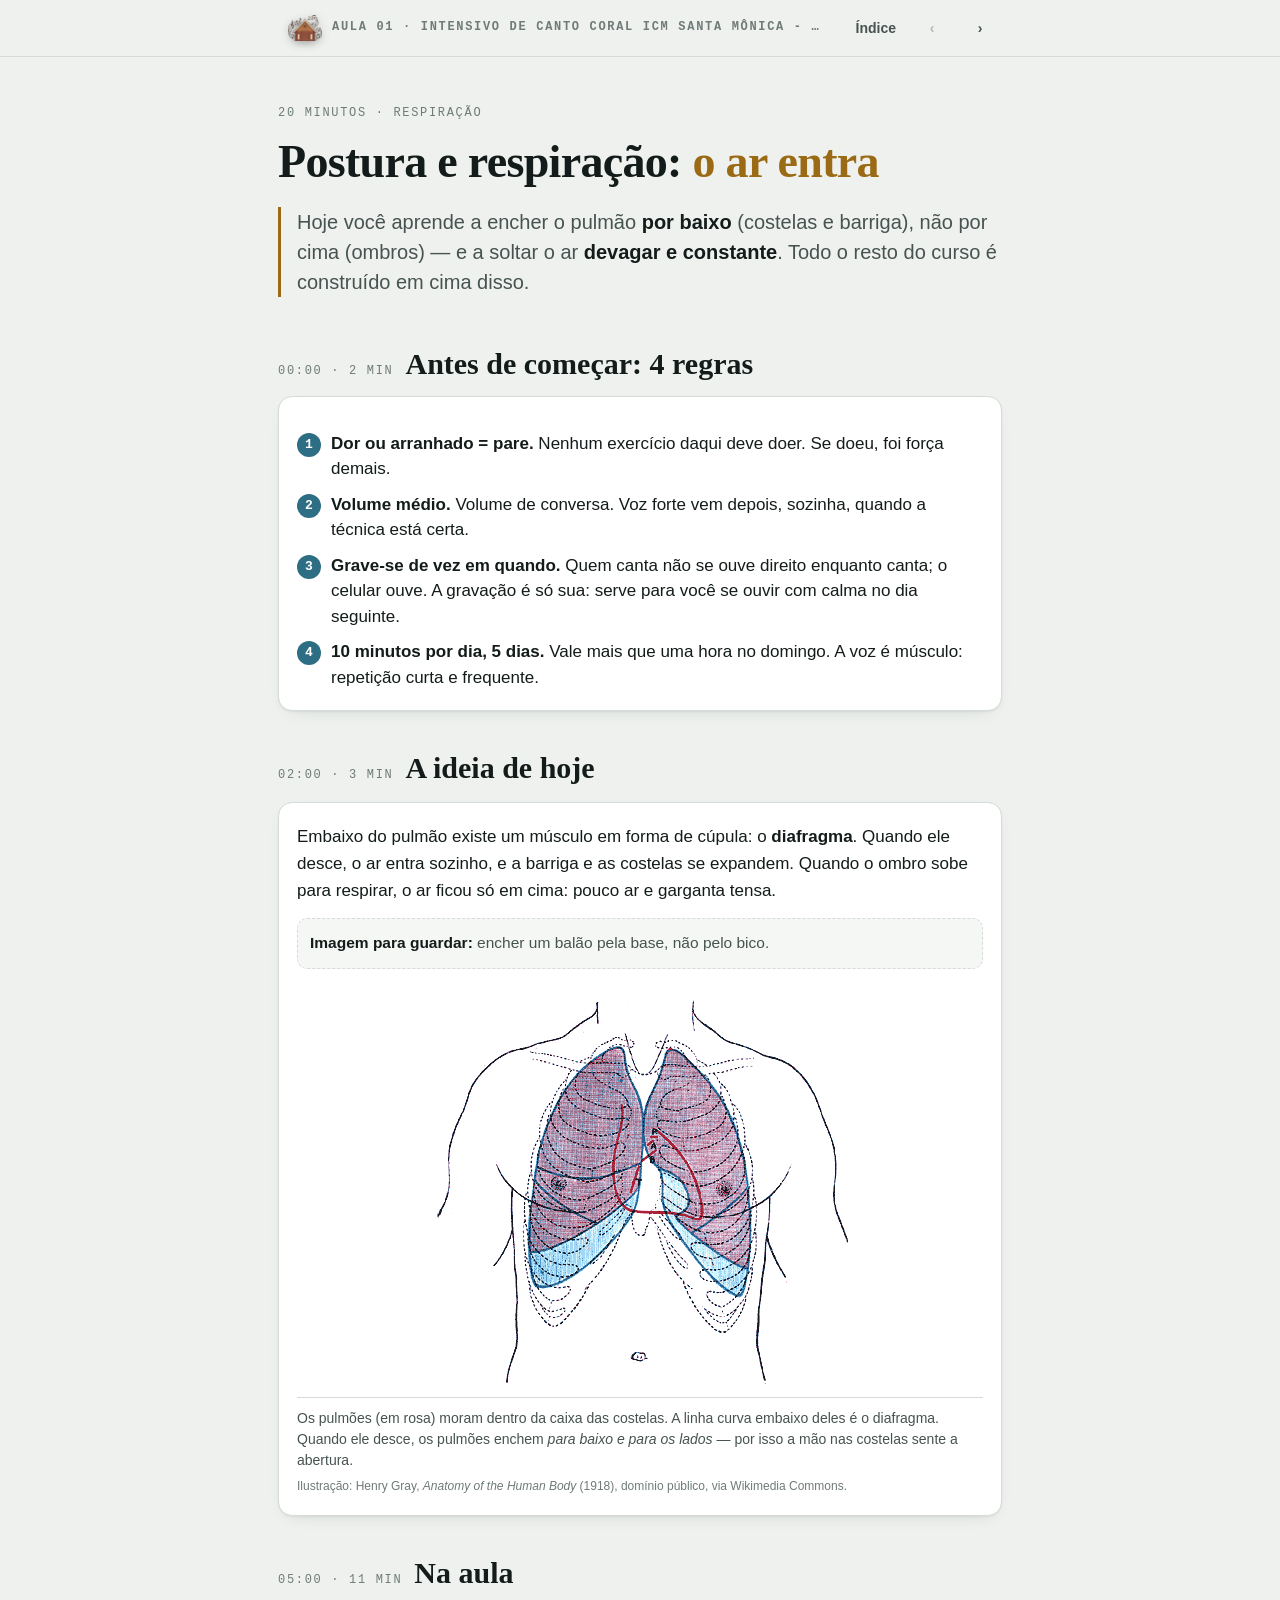
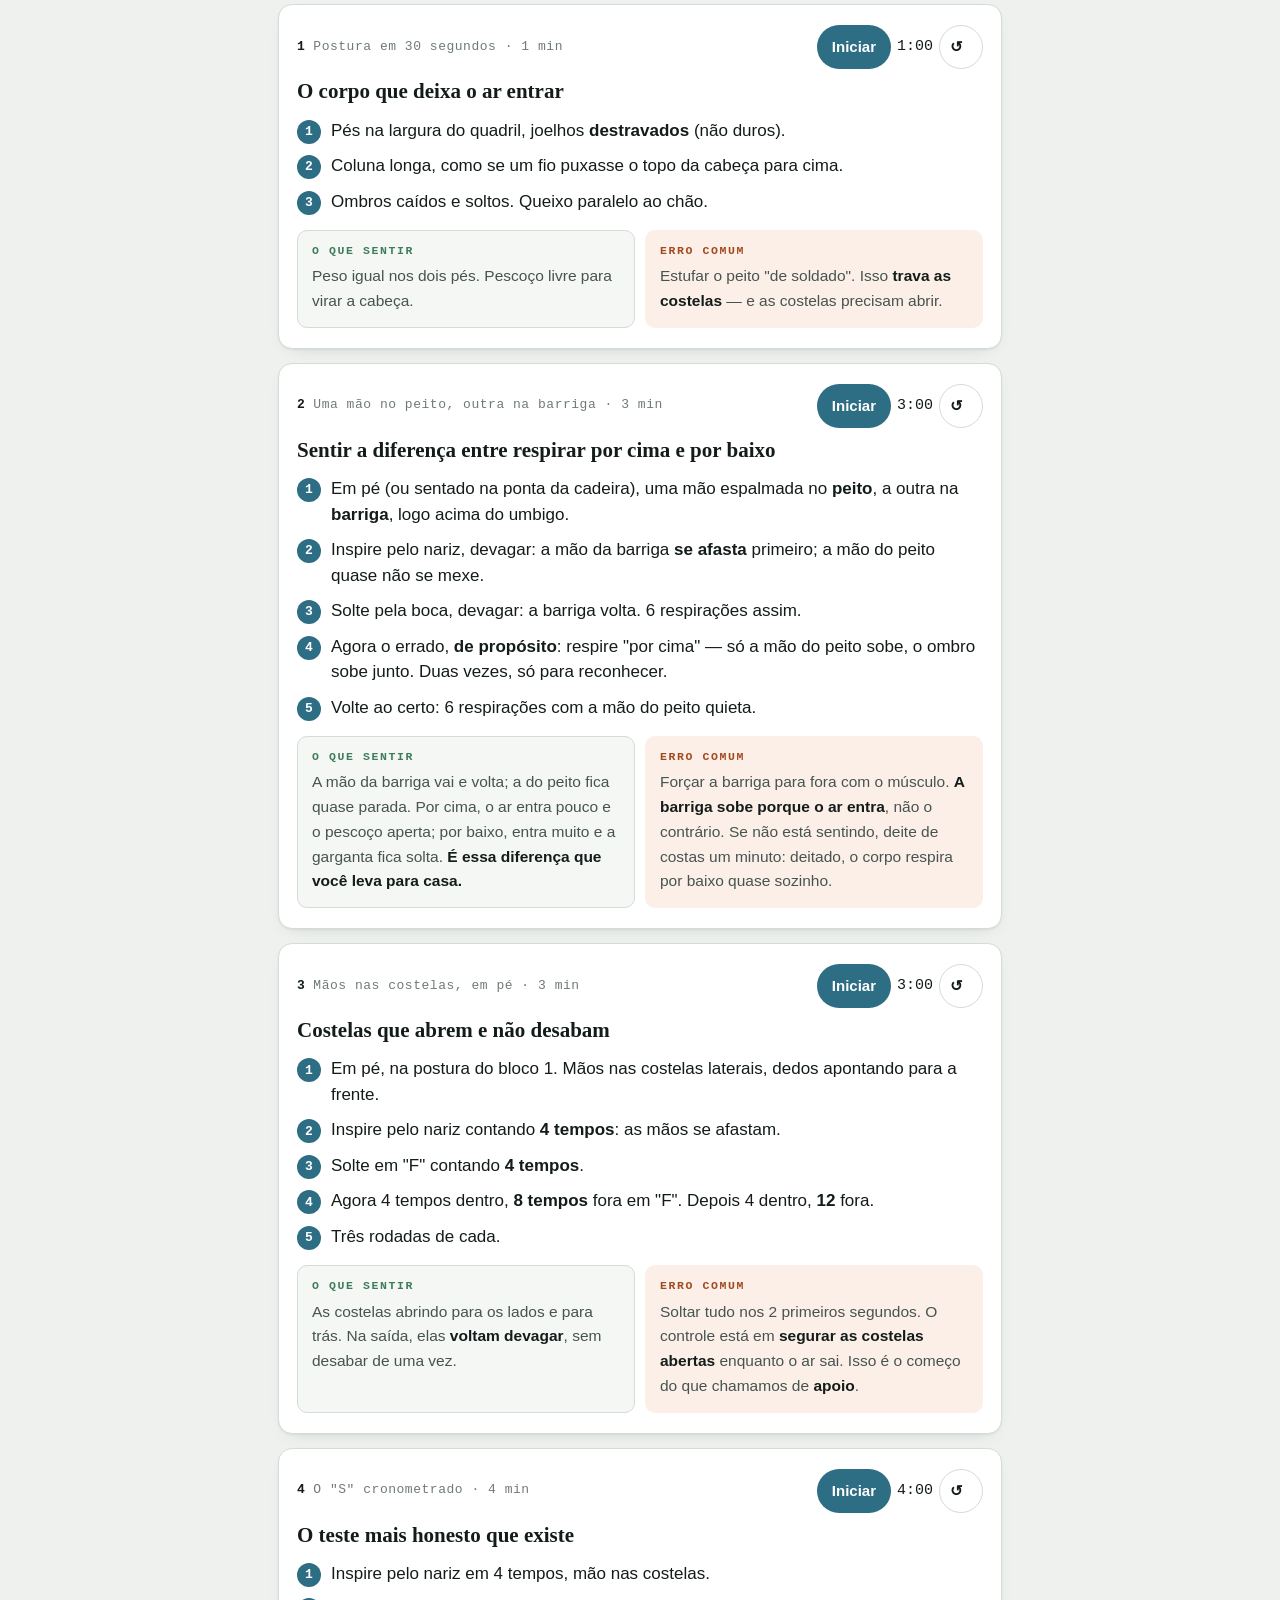
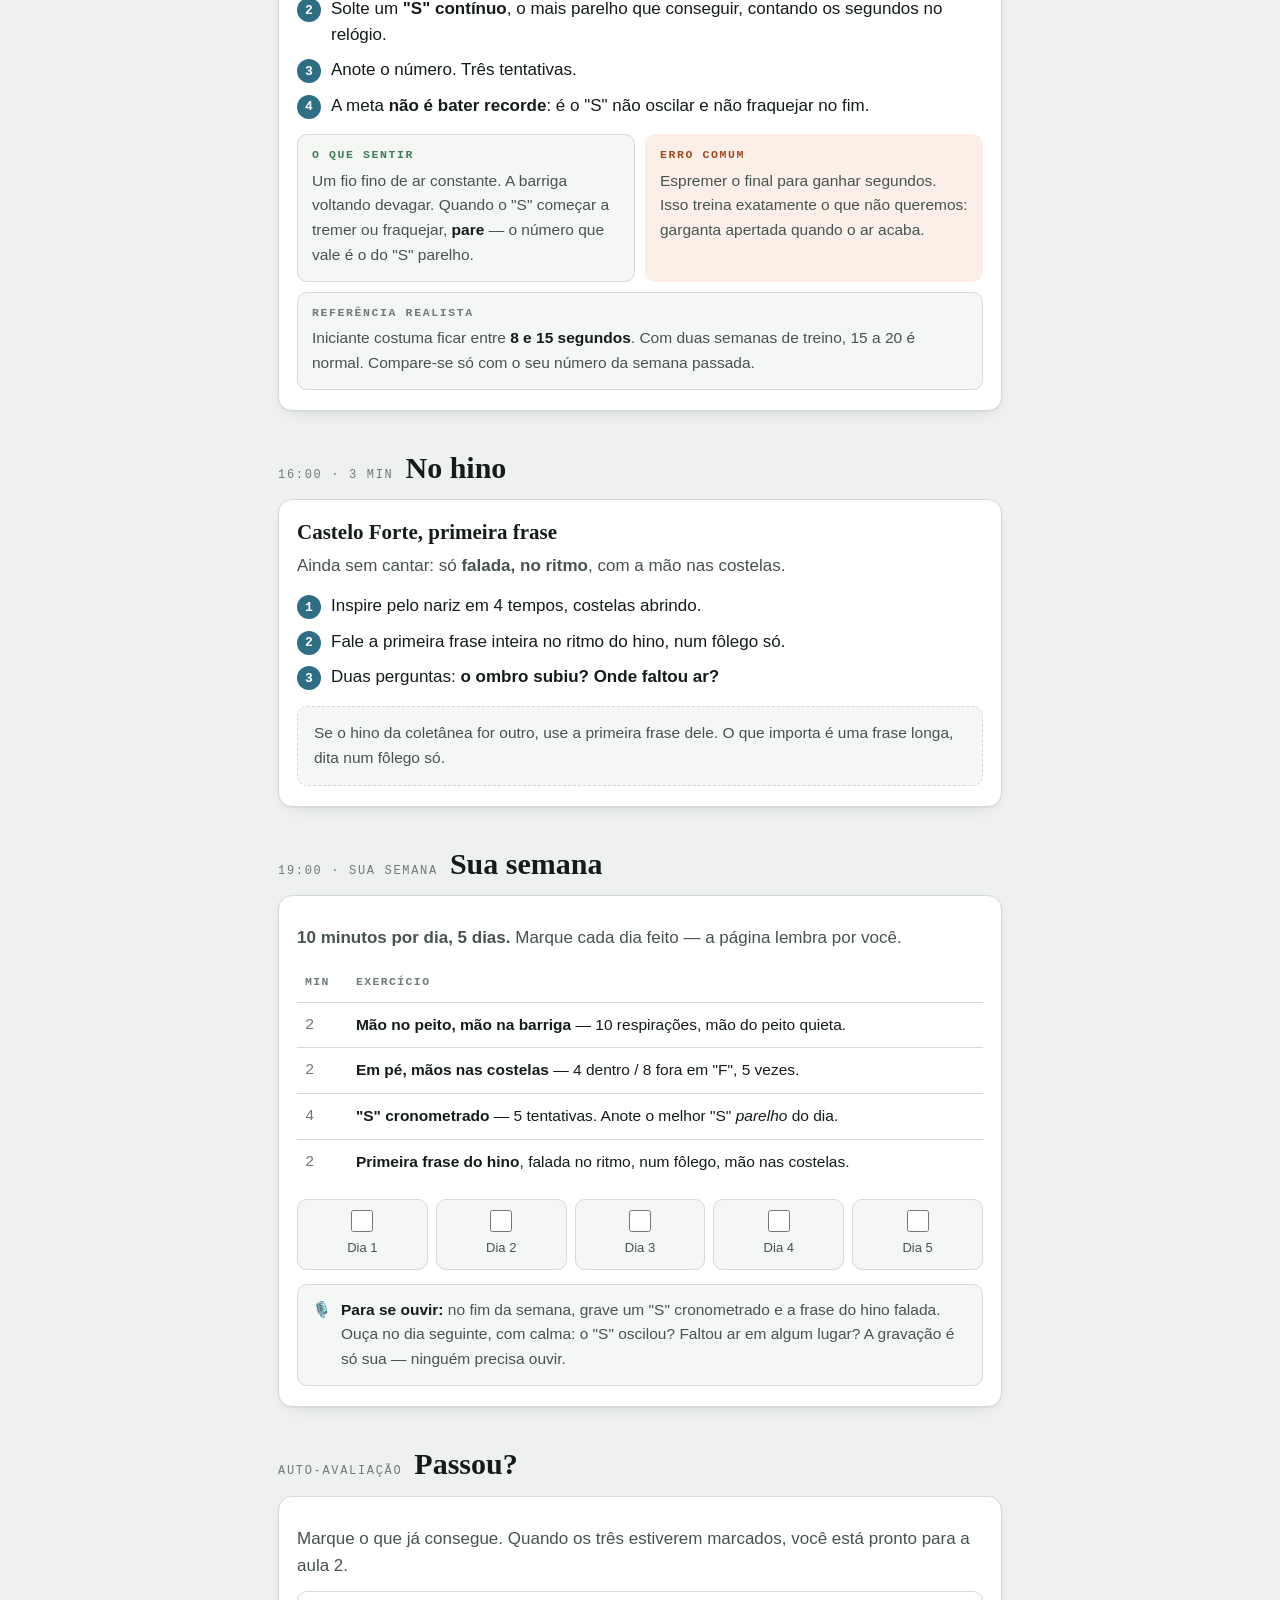
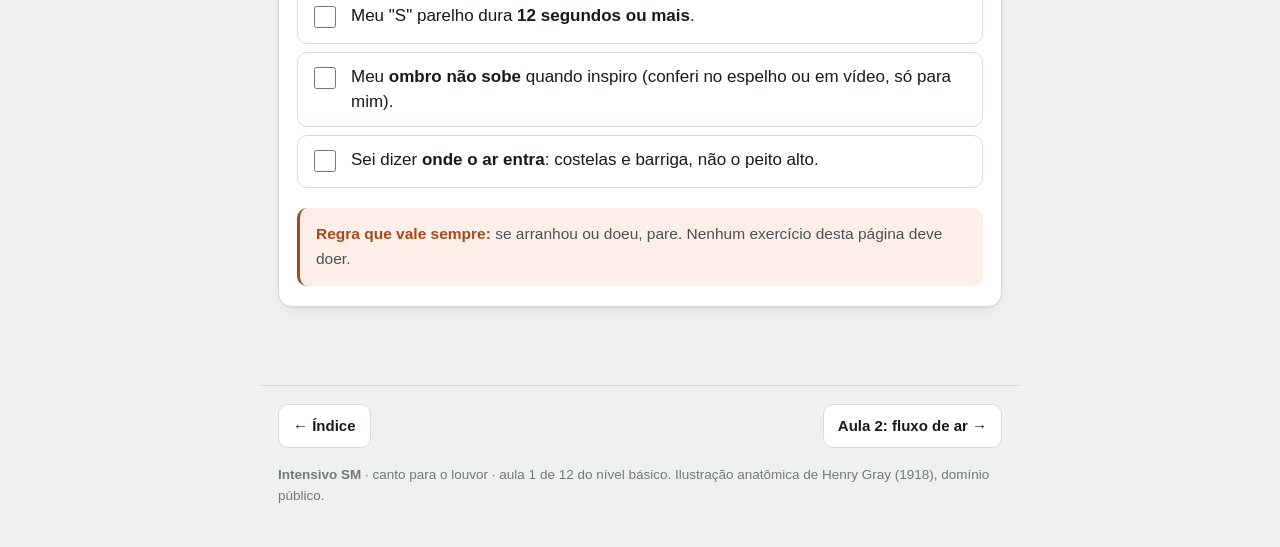
==== commit 9b770dea: "Adiciona logo na barra superior e atualiza nome para Intensivo de Canto Coral ICM Santa Mônica - UDI" ====
--- a/aula-01-respiracao.html
+++ b/aula-01-respiracao.html
@@ -5,7 +5,7 @@
 <meta name="viewport" content="width=device-width, initial-scale=1, viewport-fit=cover">
 <meta name="theme-color" content="#EEF1EE" media="(prefers-color-scheme: light)">
 <meta name="theme-color" content="#0F1513" media="(prefers-color-scheme: dark)">
-<title>Aula 1 · Postura e respiração — Intensivo SM</title>
+<title>Aula 1 · Postura e respiração — Intensivo de Canto Coral ICM Santa Mônica - UDIA, MG</title>
 <meta name="description" content="Encher o pulmão por baixo, não por cima, e soltar o ar devagar e constante. Aula de 20 minutos com exercícios e rotina da semana.">
 <link rel="stylesheet" href="assets/style.css">
 </head>
@@ -13,7 +13,13 @@
 
 <header class="topbar">
   <div class="wrap">
-    <span class="eyebrow">Aula 01 · Intensivo SM</span>
+    <a href="index.html" class="brand" title="Voltar ao início">
+      <img src="assets/img/logo.png" alt="Logo ICM Santa Mônica" class="topbar-logo" width="34" height="34">
+      <span class="eyebrow">
+        <span class="brand-text-full">Aula 01 · Intensivo de Canto Coral ICM Santa Mônica - UDIA, MG</span>
+        <span class="brand-text-short">Aula 01 · Intensivo SM</span>
+      </span>
+    </a>
     <nav aria-label="Navegação entre aulas">
       <a href="index.html">Índice</a>
       <a href="#" aria-disabled="true" aria-label="Aula anterior">‹</a>
--- a/assets/style.css
+++ b/assets/style.css
@@ -1,5 +1,21 @@
 /* Intensivo SM — estilo compartilhado das aulas
    Mobile-first. Funciona sem JS; o JS só adiciona timer e checklists. */
+
+@font-face {
+  font-family: 'Amsterdam Four';
+  src: url('fonts/amsterdam-four-ttf.ttf') format('truetype');
+  font-weight: normal;
+  font-style: normal;
+  font-display: swap;
+}
+
+@font-face {
+  font-family: 'Amsterdam Four';
+  src: url('fonts/amsterdam-four-ttf.ttf') format('truetype');
+  font-weight: bold;
+  font-style: normal;
+  font-display: swap;
+}
 
 :root{
   --paper:#EEF1EE; --surface:#FFFFFF; --surface-2:#F4F7F4;
@@ -52,12 +68,23 @@
 
 /* barra fixa */
 .topbar{position:sticky;top:0;z-index:20;background:color-mix(in srgb,var(--paper) 90%,transparent);backdrop-filter:blur(10px);-webkit-backdrop-filter:blur(10px);border-bottom:1px solid var(--rule);padding-top:env(safe-area-inset-top)}
-.topbar .wrap{display:flex;align-items:center;justify-content:space-between;gap:10px;min-height:52px}
+.topbar .wrap{display:flex;align-items:center;justify-content:space-between;gap:12px;min-height:56px;container-type:inline-size}
+.topbar .brand{display:inline-flex;align-items:center;gap:10px;min-width:0;text-decoration:none;color:inherit}
+.topbar-logo{width:34px;height:34px;object-fit:contain;flex-shrink:0;filter:drop-shadow(0 2px 4px rgba(0,0,0,.35))}
 .topbar .eyebrow{white-space:nowrap;overflow:hidden;text-overflow:ellipsis;min-width:0}
-.topbar nav{display:flex;gap:4px}
+.brand-text-full{display:inline}
+.brand-text-short{display:none}
+@container (max-width:680px){.brand-text-full{display:none}.brand-text-short{display:inline}}
+@media (max-width:680px){.brand-text-full{display:none}.brand-text-short{display:inline}}
+.topbar nav{display:flex;gap:4px;flex-shrink:0}
 .topbar a{display:inline-flex;align-items:center;justify-content:center;min-width:44px;min-height:44px;padding:0 10px;border-radius:10px;text-decoration:none;color:var(--ink-2);font-size:14px;font-weight:600}
 .topbar a:hover{background:var(--surface-2)}
 .topbar a[aria-disabled="true"]{opacity:.35;pointer-events:none}
+.topbar a.topbar-brand{font-family:'Amsterdam Four','Alex Brush',cursive;font-size:24px;font-weight:normal;letter-spacing:.02em;color:var(--ink);line-height:1;white-space:nowrap;padding:0 12px 0 6px;transition:opacity .15s ease}
+.topbar a.topbar-brand:hover{background:transparent;opacity:.8}
+@media (max-width:480px){.topbar a.topbar-brand{font-size:21px;padding:0 8px 0 4px}}
+@media (prefers-color-scheme:dark){:root:not([data-theme="light"]) .topbar a.topbar-brand{color:#ffffff;text-shadow:0 2px 10px rgba(0,0,0,.7)}}
+:root[data-theme="dark"] .topbar a.topbar-brand{color:#ffffff;text-shadow:0 2px 10px rgba(0,0,0,.7)}
 
 /* abertura */
 .hero{padding:40px 0 10px}
@@ -147,12 +174,27 @@
 
 /* índice */
 .lessons{margin:20px 0 0;padding:0;list-style:none;display:grid;gap:10px}
-.lessons a{display:grid;grid-template-columns:auto 1fr auto;align-items:center;gap:12px;padding:14px 14px;border:1px solid var(--rule);border-radius:12px;background:var(--surface);text-decoration:none;color:var(--ink);box-shadow:var(--shadow)}
+.lessons a{display:grid;grid-template-columns:auto minmax(0,1fr) auto;align-items:center;gap:12px;padding:14px 14px;border:1px solid var(--rule);border-radius:12px;background:var(--surface);text-decoration:none;color:var(--ink);box-shadow:var(--shadow)}
 .lessons .num{font-family:ui-monospace,Menlo,monospace;font-size:12px;color:var(--ink-3);letter-spacing:.08em;white-space:nowrap}
-.lessons .t{font-weight:700;font-size:17px}
+.lessons .t{font-weight:700;font-size:17px;min-width:0}
 .lessons .s{display:block;font-weight:400;font-size:14px;color:var(--ink-2);margin-top:2px}
 .lessons .soon{opacity:.55;pointer-events:none}
 .lessons .tag{font-size:12px;color:var(--ink-3);white-space:nowrap}
+.brand-title-script{
+  font-family:'Amsterdam Four','Alex Brush',cursive;
+  font-size:27px;
+  font-weight:normal;
+  display:block;
+  line-height:1.2;
+  letter-spacing:.02em;
+  color:var(--ink);
+  padding:4px 0 6px;
+}
+.brand-title-script + .s{
+  margin-top:6px;
+}
+@media (prefers-color-scheme:dark){:root:not([data-theme="light"]) .brand-title-script{color:#ffffff;text-shadow:0 2px 10px rgba(0,0,0,.7)}}
+:root[data-theme="dark"] .brand-title-script{color:#ffffff;text-shadow:0 2px 10px rgba(0,0,0,.7)}
 
 @media (prefers-reduced-motion:reduce){*{animation:none!important;transition:none!important;scroll-behavior:auto!important}}
 @media print{.topbar,.timer,.footnav{display:none}.card{box-shadow:none;break-inside:avoid}}
